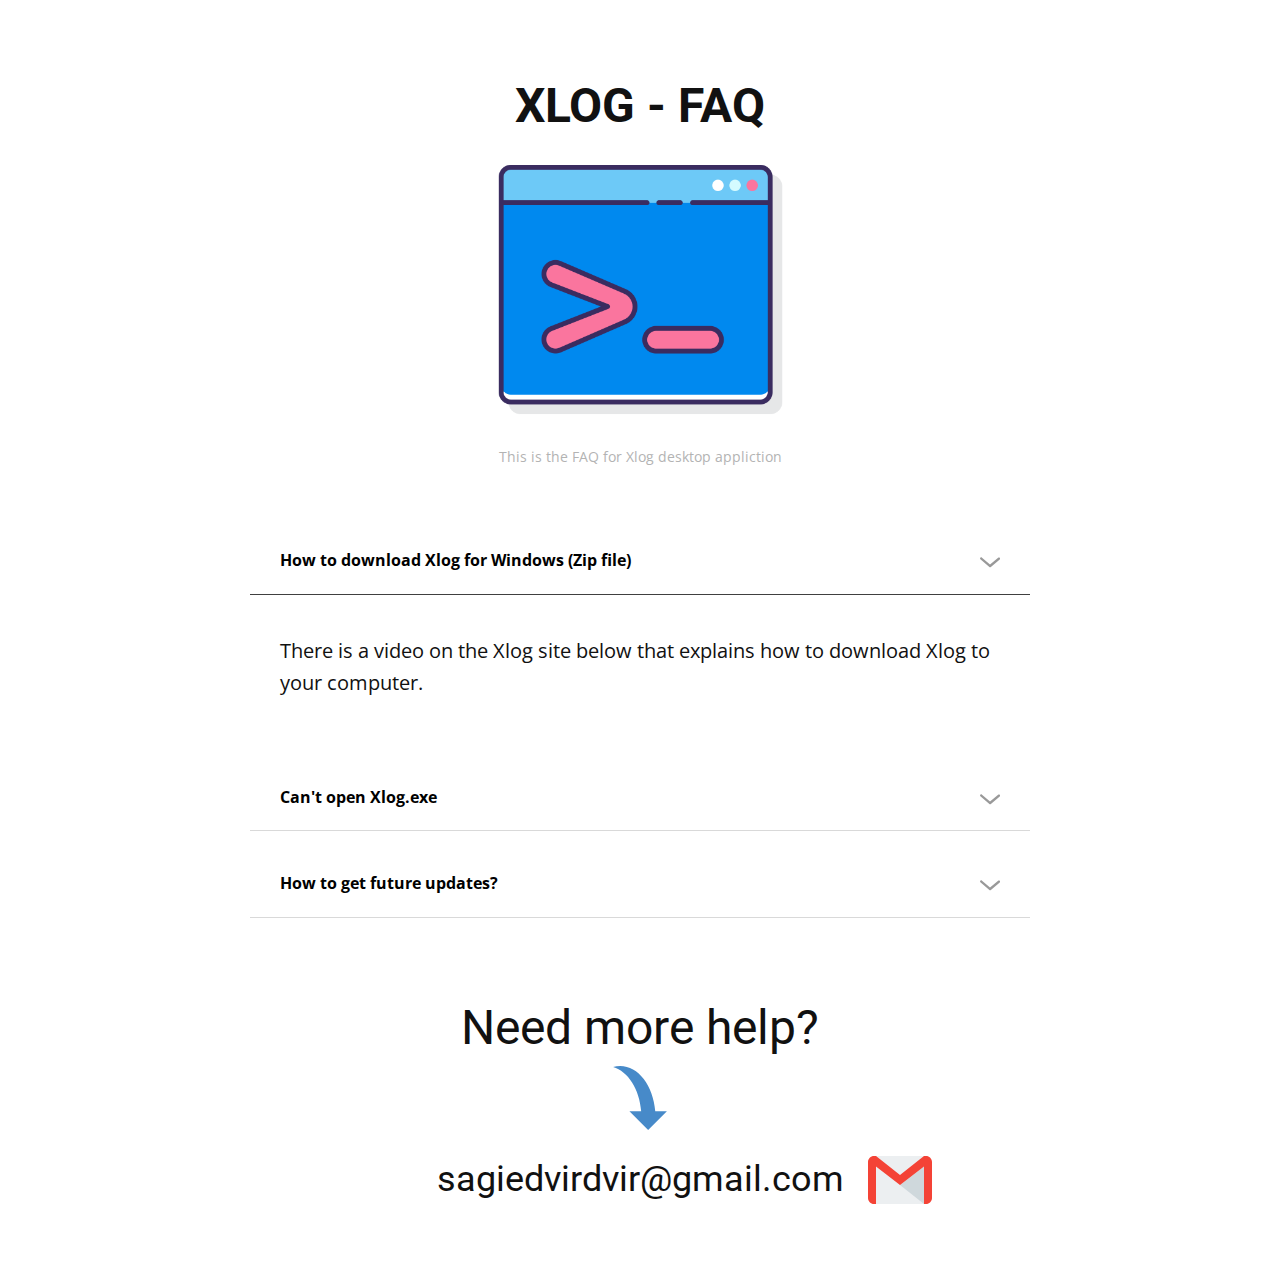
==== Xlog---FAQ.html @ 3dad3222 "Add files via upload" ====
<!DOCTYPE html>
<html style="font-size: 16px;">
  <head>
    <meta name="viewport" content="width=device-width, initial-scale=1.0">
    <meta charset="utf-8">
    <meta name="keywords" content="Xlog - faq, Need more help?, sagiedvirdvir@gmail.com">
    <meta name="description" content="">
    <meta name="page_type" content="np-template-header-footer-from-plugin">
    <title>Xlog - FAQ</title>
    <link rel="stylesheet" href="nicepage.css" media="screen">
<link rel="stylesheet" href="Xlog---FAQ.css" media="screen">
    <script class="u-script" type="text/javascript" src="jquery.js" defer=""></script>
    <script class="u-script" type="text/javascript" src="nicepage.js" defer=""></script>
    <meta name="generator" content="Nicepage 3.20.4, nicepage.com">
    <link id="u-theme-google-font" rel="stylesheet" href="https://fonts.googleapis.com/css?family=Roboto:100,100i,300,300i,400,400i,500,500i,700,700i,900,900i|Open+Sans:300,300i,400,400i,600,600i,700,700i,800,800i">
    
    
    <script type="application/ld+json">{
		"@context": "http://schema.org",
		"@type": "Organization",
		"name": ""
}</script>
    <meta name="theme-color" content="#478ac9">
    <meta property="og:title" content="Xlog - FAQ">
    <meta property="og:type" content="website">
  </head>
  <body class="u-body"><header class="u-clearfix u-header u-header" id="sec-d3b2"><div class="u-clearfix u-sheet u-sheet-1"></div></header>
    <section class="u-align-center u-clearfix u-section-1" id="carousel_a6ea">
      <div class="u-clearfix u-sheet u-sheet-1">
        <h2 class="u-text u-text-1">Xlog - faq</h2>
        <img class="u-image u-image-round u-preserve-proportions u-image-1" src="images/command-line.png" alt="" data-image-width="512" data-image-height="512" data-href="http://xlog.ml/" data-target="_blank" data-animation-name="jackInTheBox" data-animation-duration="1000" data-animation-delay="0" data-animation-direction="">
        <p class="u-text u-text-grey-30 u-text-2">This is the FAQ for Xlog desktop appliction</p>
        <div class="u-accordion u-expanded-width-lg u-expanded-width-md u-expanded-width-sm u-expanded-width-xs u-faq u-spacing-20 u-accordion-1">
          <div class="u-accordion-item">
            <a class="active u-accordion-link u-border-1 u-border-active-grey-75 u-border-grey-15 u-border-hover-grey-75 u-border-no-left u-border-no-right u-border-no-top u-button-style u-text-black u-accordion-link-1" id="link-accordion-4aab" aria-controls="accordion-4aab" aria-selected="true">
              <span class="u-accordion-link-text"> How to download Xlog for Windows (Zip file)</span><span class="u-accordion-link-icon u-icon u-text-black u-icon-1"><svg class="u-svg-link" preserveAspectRatio="xMidYMin slice" viewBox="0 0 16 16" style=""><use xmlns:xlink="http://www.w3.org/1999/xlink" xlink:href="#svg-d840"></use></svg><svg class="u-svg-content" viewBox="0 0 16 16" x="0px" y="0px" id="svg-d840" style=""><path d="M8,10.7L1.6,5.3c-0.4-0.4-1-0.4-1.3,0c-0.4,0.4-0.4,0.9,0,1.3l7.2,6.1c0.1,0.1,0.4,0.2,0.6,0.2s0.4-0.1,0.6-0.2l7.1-6
	c0.4-0.4,0.4-0.9,0-1.3c-0.4-0.4-1-0.4-1.3,0L8,10.7z"></path></svg></span>
            </a>
            <div class="u-accordion-active u-accordion-pane u-container-style u-accordion-pane-1" id="accordion-4aab" aria-labelledby="link-accordion-4aab">
              <div class="u-container-layout u-container-layout-1">
                <div class="fr-view u-clearfix u-rich-text u-text">
                  <p>
                    <span style="font-size: 1.25rem;">There is a video on the Xlog site below that explains how to download Xlog to your computer.</span>
                  </p>
                </div>
              </div>
            </div>
          </div>
          <div class="u-accordion-item u-accordion-item-2">
            <a class="u-accordion-link u-border-1 u-border-active-grey-75 u-border-grey-15 u-border-hover-grey-75 u-border-no-left u-border-no-right u-border-no-top u-button-style u-text-black u-accordion-link-2" id="link-accordion-6327" aria-controls="accordion-6327" aria-selected="false">
              <span class="u-accordion-link-text">Can't open Xlog.exe</span><span class="u-accordion-link-icon u-icon u-text-black u-icon-2"><svg class="u-svg-link" preserveAspectRatio="xMidYMin slice" viewBox="0 0 16 16" style=""><use xmlns:xlink="http://www.w3.org/1999/xlink" xlink:href="#svg-2924"></use></svg><svg class="u-svg-content" viewBox="0 0 16 16" x="0px" y="0px" id="svg-2924" style=""><path d="M8,10.7L1.6,5.3c-0.4-0.4-1-0.4-1.3,0c-0.4,0.4-0.4,0.9,0,1.3l7.2,6.1c0.1,0.1,0.4,0.2,0.6,0.2s0.4-0.1,0.6-0.2l7.1-6
	c0.4-0.4,0.4-0.9,0-1.3c-0.4-0.4-1-0.4-1.3,0L8,10.7z"></path></svg></span>
            </a>
            <div class="u-accordion-pane u-container-style u-accordion-pane-2" id="accordion-6327" aria-labelledby="link-accordion-6327">
              <div class="u-container-layout u-container-layout-2">
                <div class="fr-view u-clearfix u-rich-text u-text">
                  <p>If you can't open Xlog.exe file or you can open it but it's pop up black window for a 1 second you need to delete all Xlog files and reinstall Xlog.</p>
                </div>
              </div>
            </div>
          </div>
          <div class="u-accordion-item">
            <a class="u-accordion-link u-border-1 u-border-active-grey-75 u-border-grey-15 u-border-hover-grey-75 u-border-no-left u-border-no-right u-border-no-top u-button-style u-text-black u-accordion-link-3" id="link-accordion-eb1f" aria-controls="accordion-eb1f" aria-selected="false">
              <span class="u-accordion-link-text">How to get future updates?</span><span class="u-accordion-link-icon u-icon u-text-black u-icon-3"><svg class="u-svg-link" preserveAspectRatio="xMidYMin slice" viewBox="0 0 16 16" style=""><use xmlns:xlink="http://www.w3.org/1999/xlink" xlink:href="#svg-92e4"></use></svg><svg class="u-svg-content" viewBox="0 0 16 16" x="0px" y="0px" id="svg-92e4" style=""><path d="M8,10.7L1.6,5.3c-0.4-0.4-1-0.4-1.3,0c-0.4,0.4-0.4,0.9,0,1.3l7.2,6.1c0.1,0.1,0.4,0.2,0.6,0.2s0.4-0.1,0.6-0.2l7.1-6
	c0.4-0.4,0.4-0.9,0-1.3c-0.4-0.4-1-0.4-1.3,0L8,10.7z"></path></svg></span>
            </a>
            <div class="u-accordion-pane u-container-style u-accordion-pane-3" id="accordion-eb1f" aria-labelledby="link-accordion-eb1f">
              <div class="u-container-layout u-container-layout-3">
                <div class="fr-view u-clearfix u-rich-text u-text">
                  <p>If you want to get the latest updates you need to look at the site sometimes to check if there is an update.</p>
                </div>
              </div>
            </div>
          </div>
        </div>
        <h1 class="u-text u-text-6">Need more help?</h1><span class="u-icon u-icon-circle u-text-palette-1-base u-icon-4"><svg class="u-svg-link" preserveAspectRatio="xMidYMin slice" viewBox="0 0 60.731 60.731" style=""><use xmlns:xlink="http://www.w3.org/1999/xlink" xlink:href="#svg-919c"></use></svg><svg class="u-svg-content" viewBox="0 0 60.731 60.731" x="0px" y="0px" id="svg-919c" style="enable-background:new 0 0 60.731 60.731;"><g><g><path d="M44.853,42.952h11.031L38.101,60.731L20.324,42.952h11.16C29.908,22.001,18.995,5.075,4.847,0.96    C7.007,0.332,9.243,0,11.529,0C28.812,0,43.037,18.8,44.853,42.952z"></path>
</g>
</g></svg></span>
        <h2 class="u-text u-text-7">sagiedvirdvir@gmail.com</h2><span class="u-icon u-icon-circle u-text-palette-1-base u-icon-5"><svg class="u-svg-link" preserveAspectRatio="xMidYMin slice" viewBox="0 0 512 512" style=""><use xmlns:xlink="http://www.w3.org/1999/xlink" xlink:href="#svg-7df0"></use></svg><svg class="u-svg-content" viewBox="0 0 512 512" x="0px" y="0px" id="svg-7df0" style="enable-background:new 0 0 512 512;"><rect x="64" y="64" style="fill:#ECEFF1;" width="384" height="384"></rect><polygon style="fill:#CFD8DC;" points="256,296.384 448,448 448,148.672 "></polygon><path style="fill:#F44336;" d="M464,64h-16L256,215.616L64,64H48C21.504,64,0,85.504,0,112v288c0,26.496,21.504,48,48,48h16V148.672  l192,147.68L448,148.64V448h16c26.496,0,48-21.504,48-48V112C512,85.504,490.496,64,464,64z"></path></svg></span>
      </div>
    </section>
    
   
    </section>
  </body>
</html>
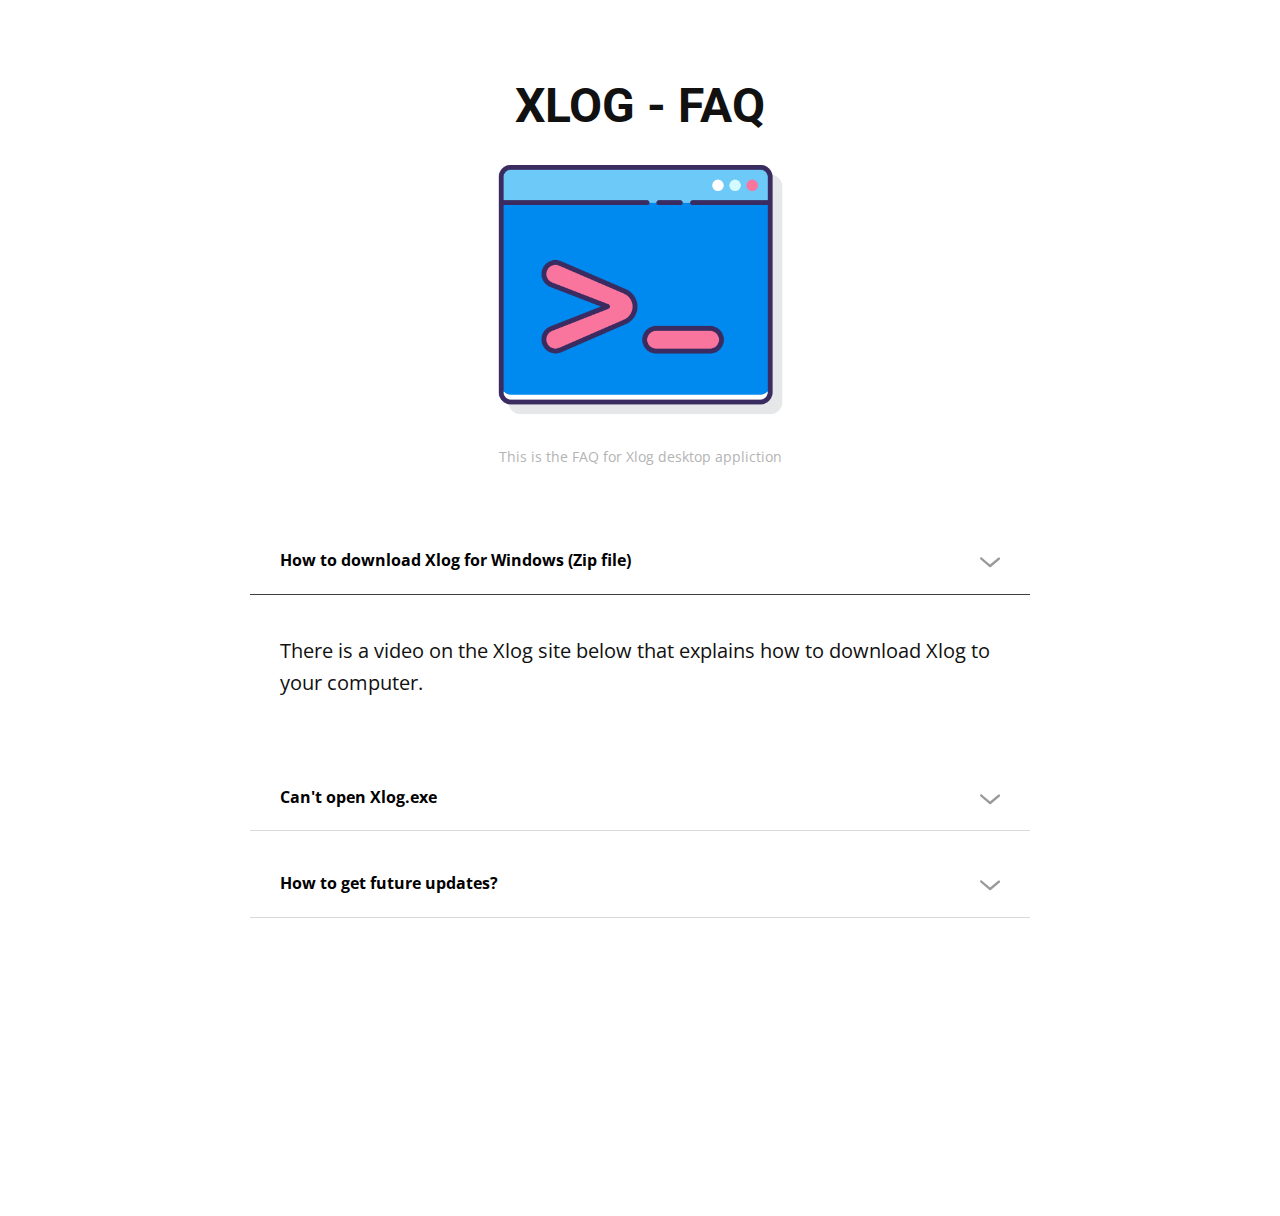
==== commit 5f5b6e47: "Update Xlog---FAQ.html" ====
--- a/Xlog---FAQ.html
+++ b/Xlog---FAQ.html
@@ -73,14 +73,7 @@
             </div>
           </div>
         </div>
-        <h1 class="u-text u-text-6">Need more help?</h1><span class="u-icon u-icon-circle u-text-palette-1-base u-icon-4"><svg class="u-svg-link" preserveAspectRatio="xMidYMin slice" viewBox="0 0 60.731 60.731" style=""><use xmlns:xlink="http://www.w3.org/1999/xlink" xlink:href="#svg-919c"></use></svg><svg class="u-svg-content" viewBox="0 0 60.731 60.731" x="0px" y="0px" id="svg-919c" style="enable-background:new 0 0 60.731 60.731;"><g><g><path d="M44.853,42.952h11.031L38.101,60.731L20.324,42.952h11.16C29.908,22.001,18.995,5.075,4.847,0.96    C7.007,0.332,9.243,0,11.529,0C28.812,0,43.037,18.8,44.853,42.952z"></path>
-</g>
-</g></svg></span>
-        <h2 class="u-text u-text-7">sagiedvirdvir@gmail.com</h2><span class="u-icon u-icon-circle u-text-palette-1-base u-icon-5"><svg class="u-svg-link" preserveAspectRatio="xMidYMin slice" viewBox="0 0 512 512" style=""><use xmlns:xlink="http://www.w3.org/1999/xlink" xlink:href="#svg-7df0"></use></svg><svg class="u-svg-content" viewBox="0 0 512 512" x="0px" y="0px" id="svg-7df0" style="enable-background:new 0 0 512 512;"><rect x="64" y="64" style="fill:#ECEFF1;" width="384" height="384"></rect><polygon style="fill:#CFD8DC;" points="256,296.384 448,448 448,148.672 "></polygon><path style="fill:#F44336;" d="M464,64h-16L256,215.616L64,64H48C21.504,64,0,85.504,0,112v288c0,26.496,21.504,48,48,48h16V148.672  l192,147.68L448,148.64V448h16c26.496,0,48-21.504,48-48V112C512,85.504,490.496,64,464,64z"></path></svg></span>
-      </div>
-    </section>
-    
    
     </section>
   </body>
-</html>+</html>
